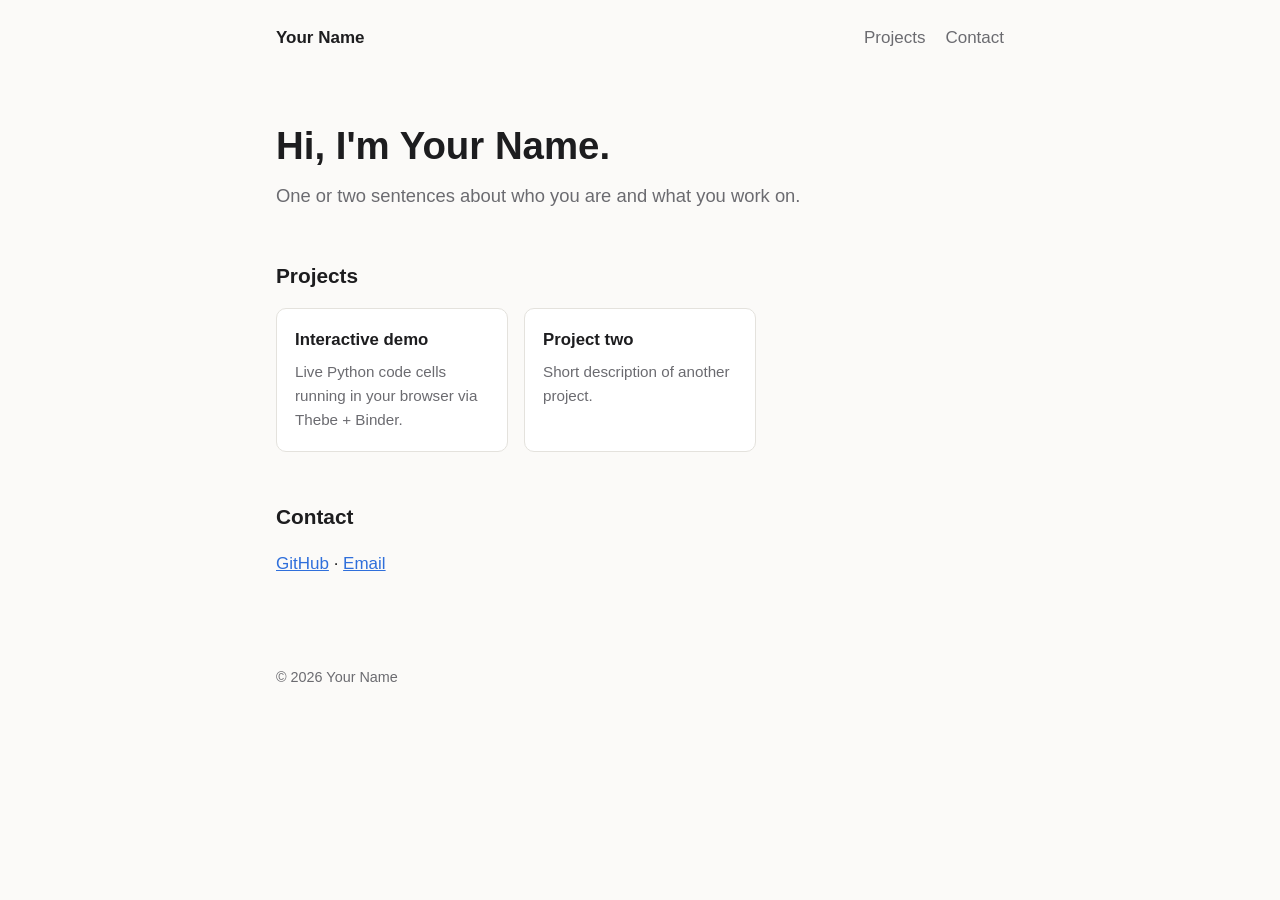
==== index.html @ e84a7592 "Set GitHub username Co-Authored-By: Claude Opus 5.5 <noreply@anthropic.com>" ====
<!doctype html>
<html lang="en">
<head>
  <meta charset="utf-8">
  <meta name="viewport" content="width=device-width, initial-scale=1">
  <title>Your Name</title>
  <link rel="stylesheet" href="css/style.css">
</head>
<body>
  <div class="wrap">
    <nav>
      <a class="name" href="./">Your Name</a>
      <ul>
        <li><a href="#projects">Projects</a></li>
        <li><a href="#contact">Contact</a></li>
      </ul>
    </nav>

    <header class="hero">
      <h1>Hi, I'm Your Name.</h1>
      <p>One or two sentences about who you are and what you work on.</p>
    </header>

    <section id="projects">
      <h2>Projects</h2>
      <div class="cards">
        <a class="card" href="notebooks/demo.html">
          <h3>Interactive demo</h3>
          <p>Live Python code cells running in your browser via Thebe + Binder.</p>
        </a>
        <a class="card" href="#">
          <h3>Project two</h3>
          <p>Short description of another project.</p>
        </a>
      </div>
    </section>

    <section id="contact">
      <h2>Contact</h2>
      <p>
        <a href="https://github.com/josephjeon30">GitHub</a> ·
        <a href="mailto:you@example.com">Email</a>
      </p>
    </section>

    <footer>© 2026 Your Name</footer>
  </div>
</body>
</html>
---- css/style.css ----
:root {
  --bg: #fbfaf8;
  --fg: #1d1d1f;
  --muted: #6b6b70;
  --accent: #2f6fdb;
  --card: #ffffff;
  --border: #e4e2dd;
  --code-bg: #f3f2ef;
}
@media (prefers-color-scheme: dark) {
  :root {
    --bg: #141416;
    --fg: #ececee;
    --muted: #9a9aa2;
    --accent: #7aa7ff;
    --card: #1c1c1f;
    --border: #2c2c31;
    --code-bg: #202024;
  }
}

* { box-sizing: border-box; }

body {
  margin: 0;
  background: var(--bg);
  color: var(--fg);
  font: 17px/1.6 -apple-system, BlinkMacSystemFont, "Segoe UI", Roboto, sans-serif;
}

.wrap {
  max-width: 760px;
  margin: 0 auto;
  padding: 0 16px;
}

nav {
  display: flex;
  justify-content: space-between;
  align-items: center;
  padding: 24px 0;
}
nav .name { font-weight: 600; color: var(--fg); text-decoration: none; }
nav ul { list-style: none; display: flex; gap: 20px; margin: 0; padding: 0; }
nav a { color: var(--muted); text-decoration: none; }
nav a:hover { color: var(--accent); }

a { color: var(--accent); }

header.hero { padding: 48px 0 24px; }
header.hero h1 { font-size: 2.4rem; line-height: 1.2; margin: 0 0 12px; }
header.hero p { color: var(--muted); font-size: 1.15rem; margin: 0; }

section { padding: 24px 0; }
section h2 { font-size: 1.3rem; margin: 0 0 16px; }

.cards { display: grid; gap: 16px; grid-template-columns: repeat(auto-fill, minmax(220px, 1fr)); }
.card {
  background: var(--card);
  border: 1px solid var(--border);
  border-radius: 10px;
  padding: 18px;
  text-decoration: none;
  color: var(--fg);
  display: block;
}
.card:hover { border-color: var(--accent); }
.card h3 { margin: 0 0 6px; font-size: 1.05rem; }
.card p { margin: 0; color: var(--muted); font-size: 0.95rem; }

pre, code { font-family: ui-monospace, SFMono-Regular, Menlo, monospace; font-size: 0.9rem; }
pre { background: var(--code-bg); padding: 14px; border-radius: 8px; overflow-x: auto; }

button.run-btn {
  background: var(--accent);
  color: #fff;
  border: 0;
  border-radius: 6px;
  padding: 8px 14px;
  font-size: 0.95rem;
  cursor: pointer;
}
#thebe-status { color: var(--muted); margin-left: 10px; font-size: 0.9rem; }

footer { padding: 48px 0; color: var(--muted); font-size: 0.9rem; }
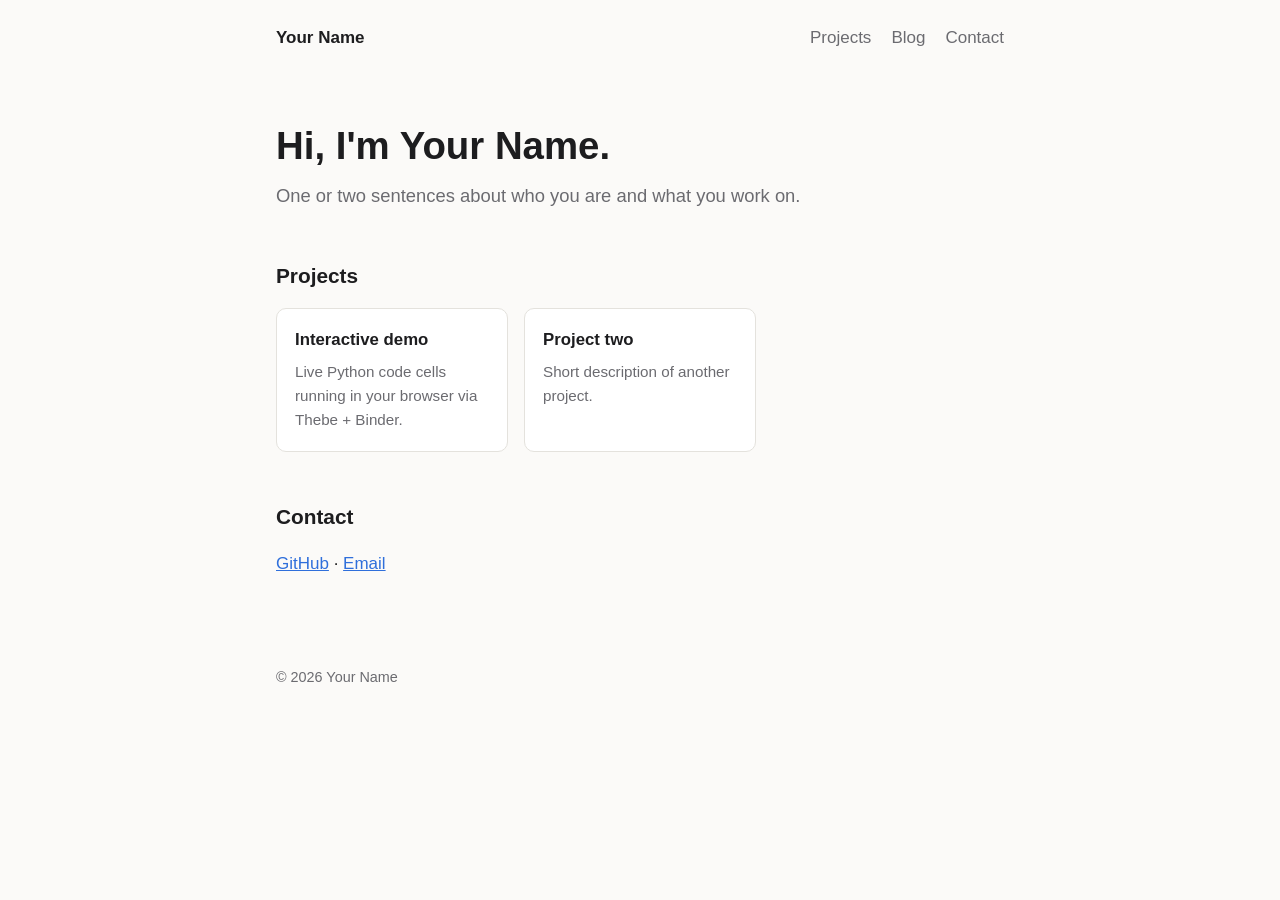
==== commit 350ba361: "Add blog with runnable Python cells and a password-locked post editor Posts are Markdown in blog/pos" ====
--- a/index.html
+++ b/index.html
@@ -12,6 +12,7 @@
       <a class="name" href="./">Your Name</a>
       <ul>
         <li><a href="#projects">Projects</a></li>
+        <li><a href="blog/">Blog</a></li>
         <li><a href="#contact">Contact</a></li>
       </ul>
     </nav>
--- a/css/style.css
+++ b/css/style.css
@@ -83,3 +83,95 @@
 #thebe-status { color: var(--muted); margin-left: 10px; font-size: 0.9rem; }
 
 footer { padding: 48px 0; color: var(--muted); font-size: 0.9rem; }
+
+/* Runnable Python cells (js/pycells.js) */
+#py-status { color: var(--muted); margin-left: 10px; font-size: 0.9rem; }
+.py-cell { border: 1px solid var(--border); border-radius: 8px; overflow: hidden; background: var(--code-bg); }
+.py-cell.py-running { border-color: var(--accent); }
+.py-cell textarea {
+  width: 100%; border: 0; padding: 12px; resize: vertical;
+  background: var(--code-bg); color: var(--fg);
+  font: 0.9rem/1.5 ui-monospace, SFMono-Regular, Menlo, monospace;
+}
+.py-cell .CodeMirror { height: auto; background: var(--code-bg); color: var(--fg); font-size: 0.9rem; padding: 6px 0; }
+.py-cell .CodeMirror-gutters { background: var(--code-bg); border-right: 1px solid var(--border); }
+.py-cell .CodeMirror-linenumber { color: var(--muted); }
+.py-cell .CodeMirror-cursor { border-left-color: var(--fg); }
+.py-bar { display: flex; gap: 8px; padding: 6px 8px; border-top: 1px solid var(--border); }
+.py-run {
+  background: var(--card); color: var(--fg); border: 1px solid var(--border);
+  border-radius: 5px; padding: 3px 12px; font-size: 0.85rem; cursor: pointer;
+}
+.py-run:hover:not(:disabled) { border-color: var(--accent); color: var(--accent); }
+.py-run:disabled { opacity: 0.5; cursor: wait; }
+.py-output:empty { display: none; }
+.py-output { border-top: 1px solid var(--border); padding: 10px 12px; background: var(--card); }
+.py-output pre { margin: 0; padding: 0; background: none; white-space: pre-wrap; color: var(--fg); }
+.py-output pre.py-stderr { color: #d73a49; }
+.py-output img { display: block; max-width: 100%; height: auto; margin: 6px 0; background: #fff; border-radius: 6px; }
+@media (prefers-color-scheme: dark) {
+  .py-output pre.py-stderr { color: #ff7b72; }
+  .py-cell .cm-s-default .cm-keyword { color: #c792ea; }
+  .py-cell .cm-s-default .cm-string { color: #c3e88d; }
+  .py-cell .cm-s-default .cm-number { color: #f78c6c; }
+  .py-cell .cm-s-default .cm-def, .py-cell .cm-s-default .cm-variable { color: var(--fg); }
+  .py-cell .cm-s-default .cm-builtin { color: #82aaff; }
+  .py-cell .cm-s-default .cm-comment { color: #7f848e; }
+  .py-cell .cm-s-default .cm-operator, .py-cell .cm-s-default .cm-property { color: #89ddff; }
+  .py-cell .cm-s-default .cm-variable-2 { color: #f07178; }
+}
+
+/* Blog */
+.muted { color: var(--muted); }
+.small { font-size: 0.85rem; }
+.post-list { list-style: none; padding: 0; margin: 0; }
+.post-list li { padding: 16px 0; border-bottom: 1px solid var(--border); }
+.post-list li a { font-size: 1.15rem; font-weight: 600; text-decoration: none; }
+.post-list li p { margin: 6px 0 0; color: var(--muted); }
+.post-meta { color: var(--muted); font-size: 0.9rem; margin-top: 2px; }
+.post-header { padding: 32px 0 8px; }
+.post-header h1 { font-size: 2.1rem; line-height: 1.2; margin: 0 0 6px; }
+.post-tools { margin: 16px 0; }
+.post-body { overflow-wrap: break-word; }
+.post-body img { max-width: 100%; }
+.post-body .py-cell { margin: 16px 0; }
+.post-body h2, .post-body h3 { margin-top: 1.6em; }
+.post-body blockquote { margin: 0; padding-left: 14px; border-left: 3px solid var(--border); color: var(--muted); }
+.post-body code { background: var(--code-bg); padding: 1px 5px; border-radius: 4px; }
+.post-body pre code { padding: 0; background: none; }
+
+/* Editor */
+.wrap.wide { max-width: 1200px; }
+.panel { max-width: 520px; margin: 32px auto; }
+.panel h1 { margin-top: 0; }
+.form, #editor { display: flex; flex-direction: column; gap: 12px; }
+label { display: flex; flex-direction: column; gap: 4px; font-size: 0.95rem; }
+input[type=text], input[type=password], select, #editor textarea {
+  font: inherit; color: var(--fg); background: var(--card);
+  border: 1px solid var(--border); border-radius: 6px; padding: 8px 10px;
+}
+input:focus, select:focus, textarea:focus { outline: 2px solid var(--accent); outline-offset: -1px; }
+.form .run-btn { align-self: flex-start; }
+.form-msg { margin: 0; min-height: 1.4em; font-size: 0.9rem; color: var(--muted); }
+.form-msg.error { color: #d73a49; }
+.link-btn { background: none; border: 0; padding: 0; color: var(--accent); font: inherit; cursor: pointer; text-decoration: underline; }
+nav .link-btn { color: var(--muted); text-decoration: none; }
+.editor-top { display: flex; align-items: flex-end; gap: 12px; }
+.editor-top .grow { flex: 1; }
+.editor-grid { display: grid; grid-template-columns: 1fr 1fr; gap: 16px; }
+.editor-grid > div { min-width: 0; }
+.toolbar { display: flex; align-items: center; gap: 10px; min-height: 34px; margin-bottom: 6px; flex-wrap: wrap; }
+#editor textarea#body {
+  width: 100%; min-height: 60vh; resize: vertical;
+  font: 0.9rem/1.55 ui-monospace, SFMono-Regular, Menlo, monospace;
+}
+.preview { border: 1px solid var(--border); border-radius: 6px; padding: 4px 16px; min-height: 60vh; background: var(--card); }
+.publish-bar { display: flex; align-items: center; gap: 12px; padding: 8px 0 48px; }
+.run-btn:disabled { opacity: 0.6; cursor: wait; }
+@media (max-width: 800px) {
+  .editor-grid { grid-template-columns: 1fr; }
+  #editor textarea#body, .preview { min-height: 40vh; }
+}
+@media (prefers-color-scheme: dark) {
+  .form-msg.error { color: #ff7b72; }
+}
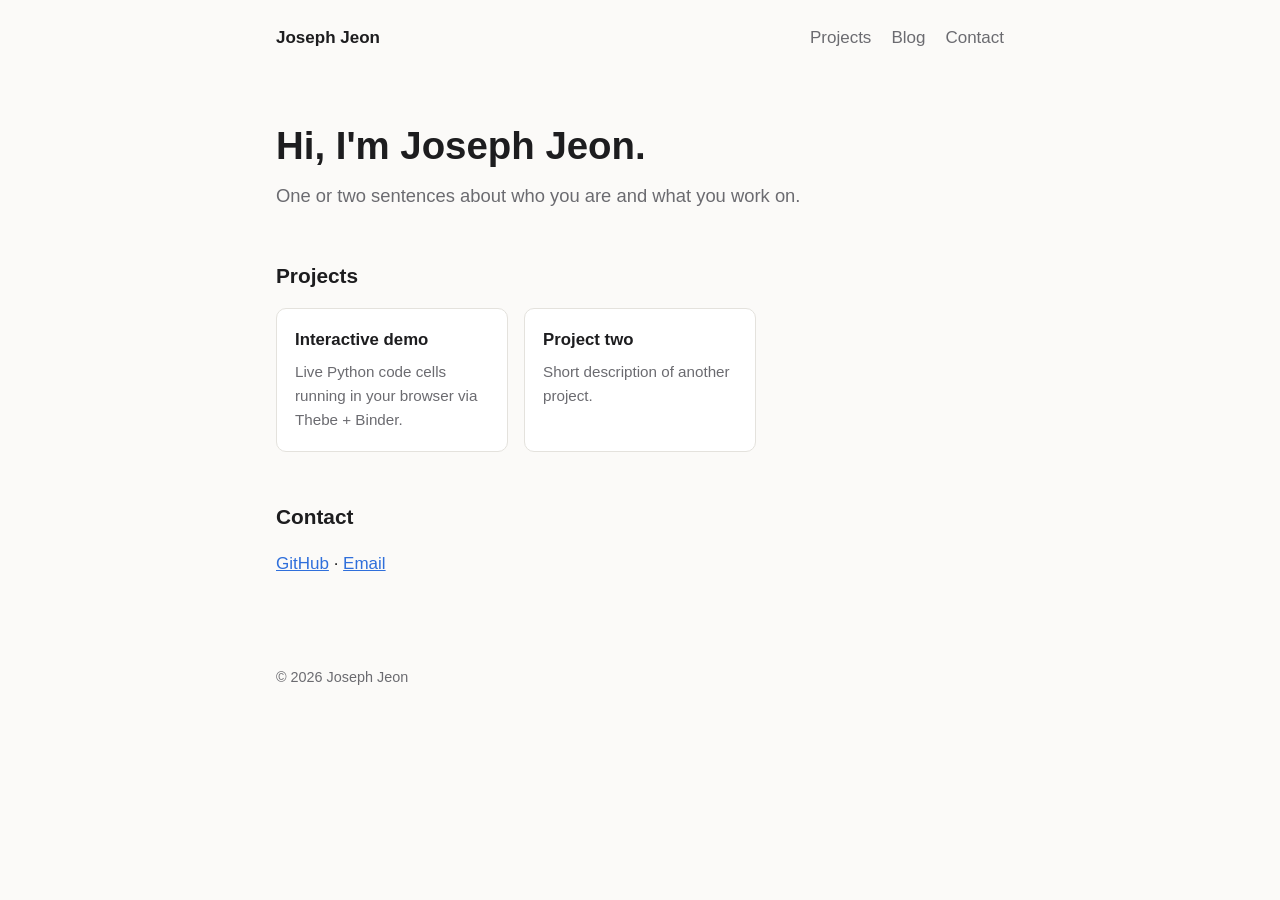
==== commit 69aa40f4: "Use real name: Joseph Jeon Co-Authored-By: Claude Opus 5.5 <noreply@anthropic.com>" ====
--- a/index.html
+++ b/index.html
@@ -3,13 +3,13 @@
 <head>
   <meta charset="utf-8">
   <meta name="viewport" content="width=device-width, initial-scale=1">
-  <title>Your Name</title>
+  <title>Joseph Jeon</title>
   <link rel="stylesheet" href="css/style.css">
 </head>
 <body>
   <div class="wrap">
     <nav>
-      <a class="name" href="./">Your Name</a>
+      <a class="name" href="./">Joseph Jeon</a>
       <ul>
         <li><a href="#projects">Projects</a></li>
         <li><a href="blog/">Blog</a></li>
@@ -18,7 +18,7 @@
     </nav>
 
     <header class="hero">
-      <h1>Hi, I'm Your Name.</h1>
+      <h1>Hi, I'm Joseph Jeon.</h1>
       <p>One or two sentences about who you are and what you work on.</p>
     </header>
 
@@ -44,7 +44,7 @@
       </p>
     </section>
 
-    <footer>© 2026 Your Name</footer>
+    <footer>© 2026 Joseph Jeon</footer>
   </div>
 </body>
 </html>
--- a/css/style.css
+++ b/css/style.css
@@ -71,7 +71,7 @@
 pre, code { font-family: ui-monospace, SFMono-Regular, Menlo, monospace; font-size: 0.9rem; }
 pre { background: var(--code-bg); padding: 14px; border-radius: 8px; overflow-x: auto; }
 
-button.run-btn {
+.run-btn {
   background: var(--accent);
   color: #fff;
   border: 0;
@@ -144,9 +144,9 @@
 .wrap.wide { max-width: 1200px; }
 .panel { max-width: 520px; margin: 32px auto; }
 .panel h1 { margin-top: 0; }
-.form, #editor { display: flex; flex-direction: column; gap: 12px; }
+.form, .editor { display: flex; flex-direction: column; gap: 12px; }
 label { display: flex; flex-direction: column; gap: 4px; font-size: 0.95rem; }
-input[type=text], input[type=password], select, #editor textarea {
+input[type=text], input[type=password], select, .editor textarea {
   font: inherit; color: var(--fg); background: var(--card);
   border: 1px solid var(--border); border-radius: 6px; padding: 8px 10px;
 }
@@ -161,7 +161,7 @@
 .editor-grid { display: grid; grid-template-columns: 1fr 1fr; gap: 16px; }
 .editor-grid > div { min-width: 0; }
 .toolbar { display: flex; align-items: center; gap: 10px; min-height: 34px; margin-bottom: 6px; flex-wrap: wrap; }
-#editor textarea#body {
+.editor textarea#body {
   width: 100%; min-height: 60vh; resize: vertical;
   font: 0.9rem/1.55 ui-monospace, SFMono-Regular, Menlo, monospace;
 }
@@ -170,8 +170,31 @@
 .run-btn:disabled { opacity: 0.6; cursor: wait; }
 @media (max-width: 800px) {
   .editor-grid { grid-template-columns: 1fr; }
-  #editor textarea#body, .preview { min-height: 40vh; }
+  .editor textarea#body, .preview { min-height: 40vh; }
 }
 @media (prefers-color-scheme: dark) {
   .form-msg.error { color: #ff7b72; }
 }
+
+/* Manage posts */
+.manage-head { display: flex; align-items: center; justify-content: space-between; gap: 12px; padding-top: 16px; }
+.manage-head h1 { margin: 0; }
+.as-link { display: inline-block; text-decoration: none; }
+a.run-btn.as-link { color: #fff; }
+#search {
+  width: 100%; margin-top: 16px; font: inherit; color: var(--fg); background: var(--card);
+  border: 1px solid var(--border); border-radius: 6px; padding: 8px 10px;
+}
+.manage-list { list-style: none; padding: 0; margin: 0 0 48px; }
+.manage-item { display: flex; gap: 16px; align-items: center; padding: 14px 0; border-bottom: 1px solid var(--border); }
+.manage-info { flex: 1; min-width: 0; }
+.manage-title { font-weight: 600; }
+.manage-summary { color: var(--muted); font-size: 0.9rem; margin-top: 2px; }
+.manage-info .post-meta { overflow-wrap: anywhere; }
+.manage-actions { display: flex; gap: 6px; flex-shrink: 0; }
+.py-run.danger:hover:not(:disabled) { border-color: #d73a49; color: #d73a49; }
+@media (max-width: 560px) {
+  .manage-item { flex-direction: column; align-items: flex-start; gap: 8px; }
+}
+.editor textarea#body.dragging { outline: 2px dashed var(--accent); outline-offset: -2px; }
+.post-body p img { display: block; margin: 16px auto; border-radius: 6px; height: auto; }
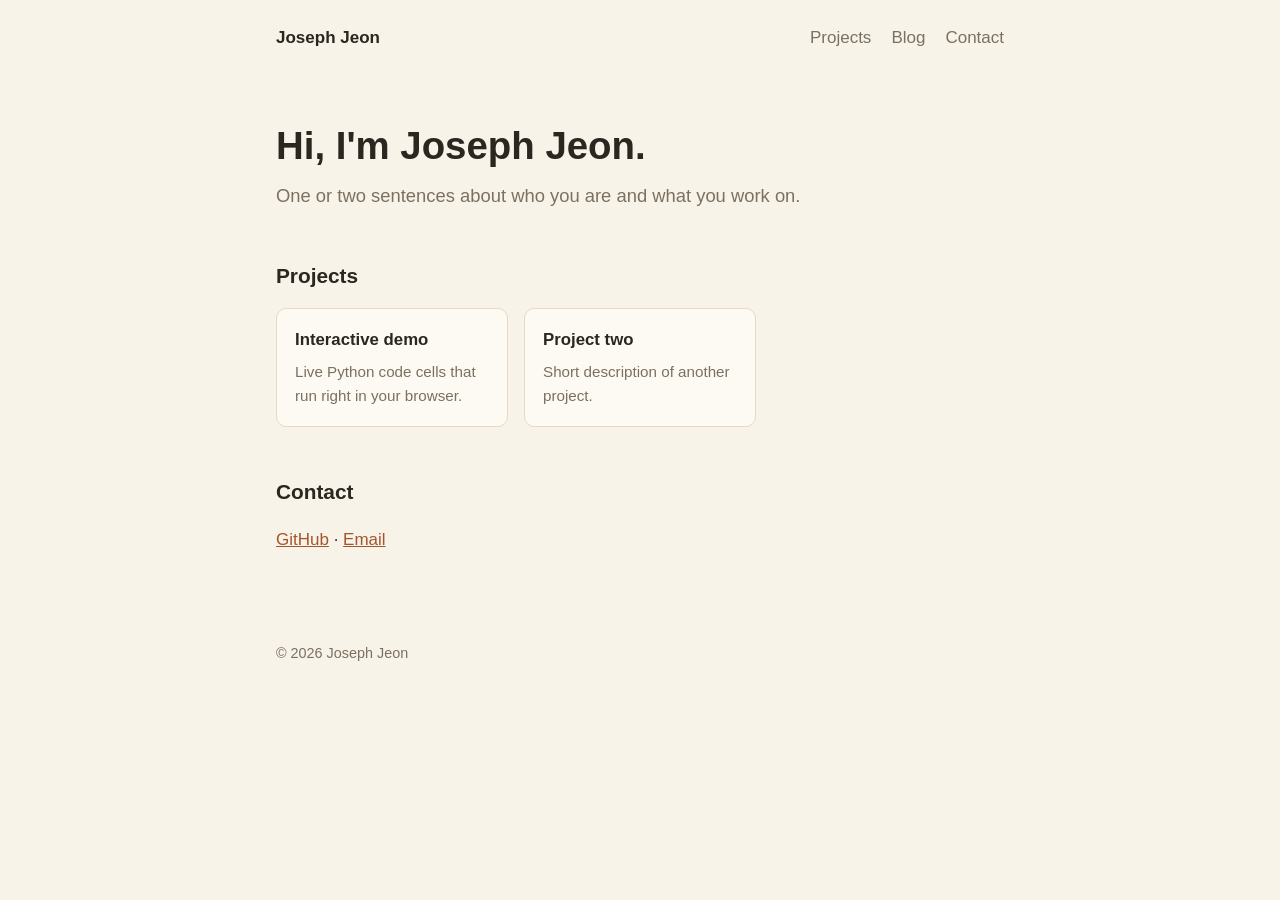
==== commit 7e2eef70: "Fix stale demo card description Co-Authored-By: Claude Opus 5.5 <noreply@anthropic.com>" ====
--- a/index.html
+++ b/index.html
@@ -27,7 +27,7 @@
       <div class="cards">
         <a class="card" href="notebooks/demo.html">
           <h3>Interactive demo</h3>
-          <p>Live Python code cells running in your browser via Thebe + Binder.</p>
+          <p>Live Python code cells that run right in your browser.</p>
         </a>
         <a class="card" href="#">
           <h3>Project two</h3>
--- a/css/style.css
+++ b/css/style.css
@@ -1,25 +1,19 @@
 :root {
-  --bg: #fbfaf8;
-  --fg: #1d1d1f;
-  --muted: #6b6b70;
-  --accent: #2f6fdb;
-  --card: #ffffff;
-  --border: #e4e2dd;
-  --code-bg: #f3f2ef;
-}
-@media (prefers-color-scheme: dark) {
-  :root {
-    --bg: #141416;
-    --fg: #ececee;
-    --muted: #9a9aa2;
-    --accent: #7aa7ff;
-    --card: #1c1c1f;
-    --border: #2c2c31;
-    --code-bg: #202024;
-  }
+  /* Light beige theme */
+  --bg: #f8f3e8;
+  --fg: #2b2620;
+  --muted: #7b7061;
+  --accent: #a4552b;
+  --card: #fdfaf3;
+  --border: #e4dac6;
+  --code-bg: #f0e9d9;
+  color-scheme: light;
 }
 
 * { box-sizing: border-box; }
+
+/* Images are centered by default everywhere */
+img { display: block; max-width: 100%; height: auto; margin-left: auto; margin-right: auto; }
 
 body {
   margin: 0;
@@ -80,7 +74,6 @@
   font-size: 0.95rem;
   cursor: pointer;
 }
-#thebe-status { color: var(--muted); margin-left: 10px; font-size: 0.9rem; }
 
 footer { padding: 48px 0; color: var(--muted); font-size: 0.9rem; }
 
@@ -108,18 +101,7 @@
 .py-output { border-top: 1px solid var(--border); padding: 10px 12px; background: var(--card); }
 .py-output pre { margin: 0; padding: 0; background: none; white-space: pre-wrap; color: var(--fg); }
 .py-output pre.py-stderr { color: #d73a49; }
-.py-output img { display: block; max-width: 100%; height: auto; margin: 6px 0; background: #fff; border-radius: 6px; }
-@media (prefers-color-scheme: dark) {
-  .py-output pre.py-stderr { color: #ff7b72; }
-  .py-cell .cm-s-default .cm-keyword { color: #c792ea; }
-  .py-cell .cm-s-default .cm-string { color: #c3e88d; }
-  .py-cell .cm-s-default .cm-number { color: #f78c6c; }
-  .py-cell .cm-s-default .cm-def, .py-cell .cm-s-default .cm-variable { color: var(--fg); }
-  .py-cell .cm-s-default .cm-builtin { color: #82aaff; }
-  .py-cell .cm-s-default .cm-comment { color: #7f848e; }
-  .py-cell .cm-s-default .cm-operator, .py-cell .cm-s-default .cm-property { color: #89ddff; }
-  .py-cell .cm-s-default .cm-variable-2 { color: #f07178; }
-}
+.py-output img { margin-top: 6px; margin-bottom: 6px; background: #fff; border-radius: 6px; }
 
 /* Blog */
 .muted { color: var(--muted); }
@@ -133,7 +115,6 @@
 .post-header h1 { font-size: 2.1rem; line-height: 1.2; margin: 0 0 6px; }
 .post-tools { margin: 16px 0; }
 .post-body { overflow-wrap: break-word; }
-.post-body img { max-width: 100%; }
 .post-body .py-cell { margin: 16px 0; }
 .post-body h2, .post-body h3 { margin-top: 1.6em; }
 .post-body blockquote { margin: 0; padding-left: 14px; border-left: 3px solid var(--border); color: var(--muted); }
@@ -172,9 +153,6 @@
   .editor-grid { grid-template-columns: 1fr; }
   .editor textarea#body, .preview { min-height: 40vh; }
 }
-@media (prefers-color-scheme: dark) {
-  .form-msg.error { color: #ff7b72; }
-}
 
 /* Manage posts */
 .manage-head { display: flex; align-items: center; justify-content: space-between; gap: 12px; padding-top: 16px; }
@@ -197,4 +175,4 @@
   .manage-item { flex-direction: column; align-items: flex-start; gap: 8px; }
 }
 .editor textarea#body.dragging { outline: 2px dashed var(--accent); outline-offset: -2px; }
-.post-body p img { display: block; margin: 16px auto; border-radius: 6px; height: auto; }
+.post-body p img { margin-top: 16px; margin-bottom: 16px; border-radius: 6px; }
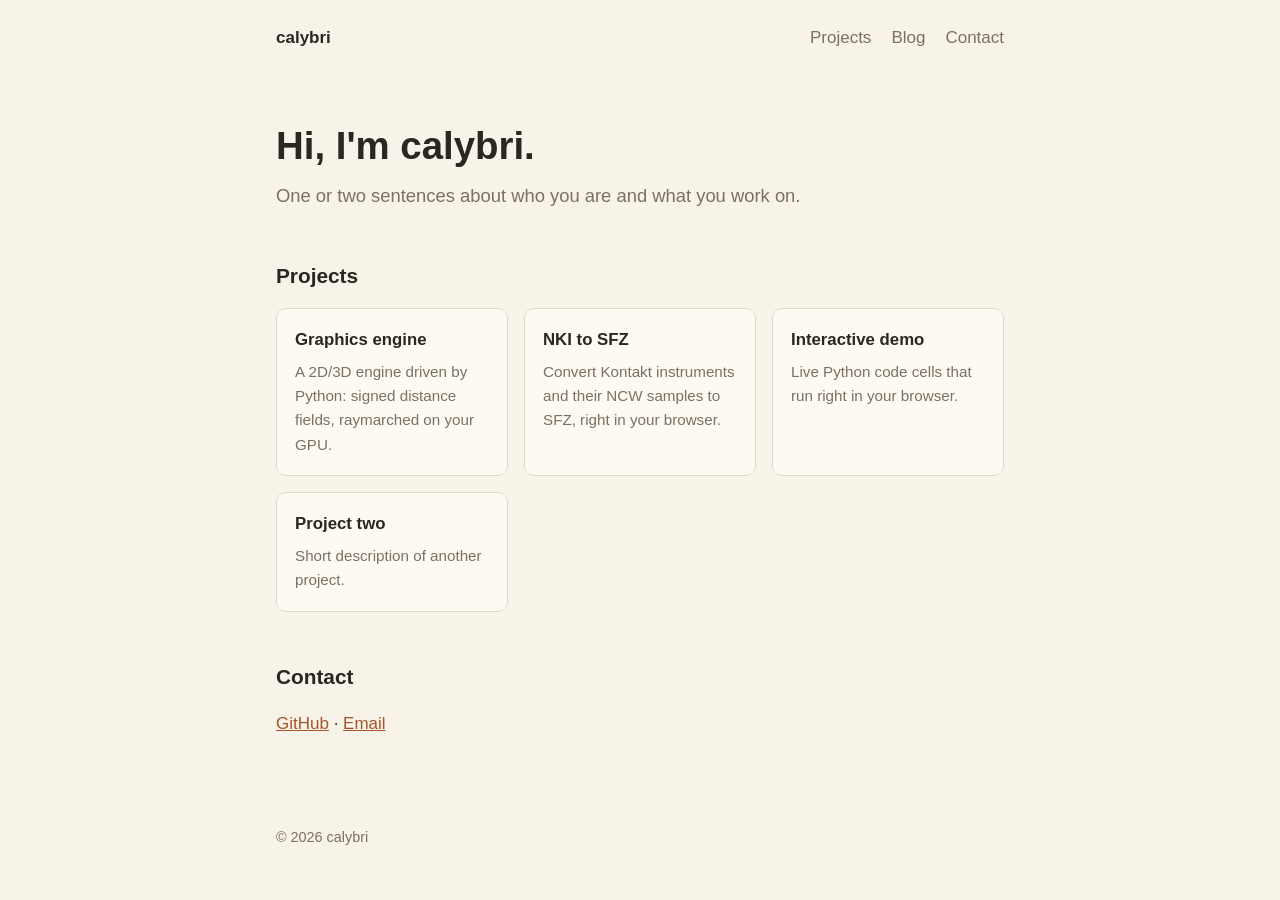
==== commit 4b6e61e3: "Rename site author to calybri Co-Authored-By: Claude Opus 5.5 <noreply@anthropic.com>" ====
--- a/index.html
+++ b/index.html
@@ -3,48 +3,40 @@
 <head>
   <meta charset="utf-8">
   <meta name="viewport" content="width=device-width, initial-scale=1">
-  <title>Joseph Jeon</title>
+  <title>calybri</title>
   <link rel="stylesheet" href="css/style.css">
+  <script src="js/projects.js"></script>
 </head>
 <body>
   <div class="wrap">
     <nav>
-      <a class="name" href="./">Joseph Jeon</a>
+      <a class="name" href="./">calybri</a>
       <ul>
-        <li><a href="#projects">Projects</a></li>
+        <li><a href="projects/">Projects</a></li>
         <li><a href="blog/">Blog</a></li>
         <li><a href="#contact">Contact</a></li>
       </ul>
     </nav>
 
     <header class="hero">
-      <h1>Hi, I'm Joseph Jeon.</h1>
+      <h1>Hi, I'm calybri.</h1>
       <p>One or two sentences about who you are and what you work on.</p>
     </header>
 
     <section id="projects">
       <h2>Projects</h2>
-      <div class="cards">
-        <a class="card" href="notebooks/demo.html">
-          <h3>Interactive demo</h3>
-          <p>Live Python code cells that run right in your browser.</p>
-        </a>
-        <a class="card" href="#">
-          <h3>Project two</h3>
-          <p>Short description of another project.</p>
-        </a>
-      </div>
+      <div class="cards" data-project-cards></div>
     </section>
 
     <section id="contact">
       <h2>Contact</h2>
       <p>
         <a href="https://github.com/josephjeon30">GitHub</a> ·
-        <a href="mailto:you@example.com">Email</a>
+        <a href="mailto:jeonjoseph2005@gmail.com">Email</a>
       </p>
     </section>
 
-    <footer>© 2026 Joseph Jeon</footer>
+    <footer>© 2026 calybri</footer>
   </div>
 </body>
 </html>
--- a/css/style.css
+++ b/css/style.css
@@ -176,3 +176,17 @@
 }
 .editor textarea#body.dragging { outline: 2px dashed var(--accent); outline-offset: -2px; }
 .post-body p img { margin-top: 16px; margin-bottom: 16px; border-radius: 6px; }
+
+/* Projects */
+.project-tag {
+  display: inline-block; padding: 0 8px; border-radius: 999px; font-size: 0.8rem;
+  background: var(--code-bg); border: 1px solid var(--border); color: var(--accent); text-decoration: none;
+}
+.project-tag:hover { border-color: var(--accent); }
+.post-list li .project-tag { font-size: 0.8rem; font-weight: 400; }
+.card-meta { margin-top: 10px; font-size: 0.8rem; color: var(--accent); }
+[data-project-posts] > h2 { margin-top: 24px; padding-top: 24px; border-top: 1px solid var(--border); }
+.manage-filters { display: flex; gap: 8px; margin-top: 16px; }
+.manage-filters #search { margin-top: 0; flex: 1; }
+.project-form { display: flex; gap: 8px; margin-top: 16px; flex-wrap: wrap; }
+.project-form input { flex: 1; min-width: 160px; }
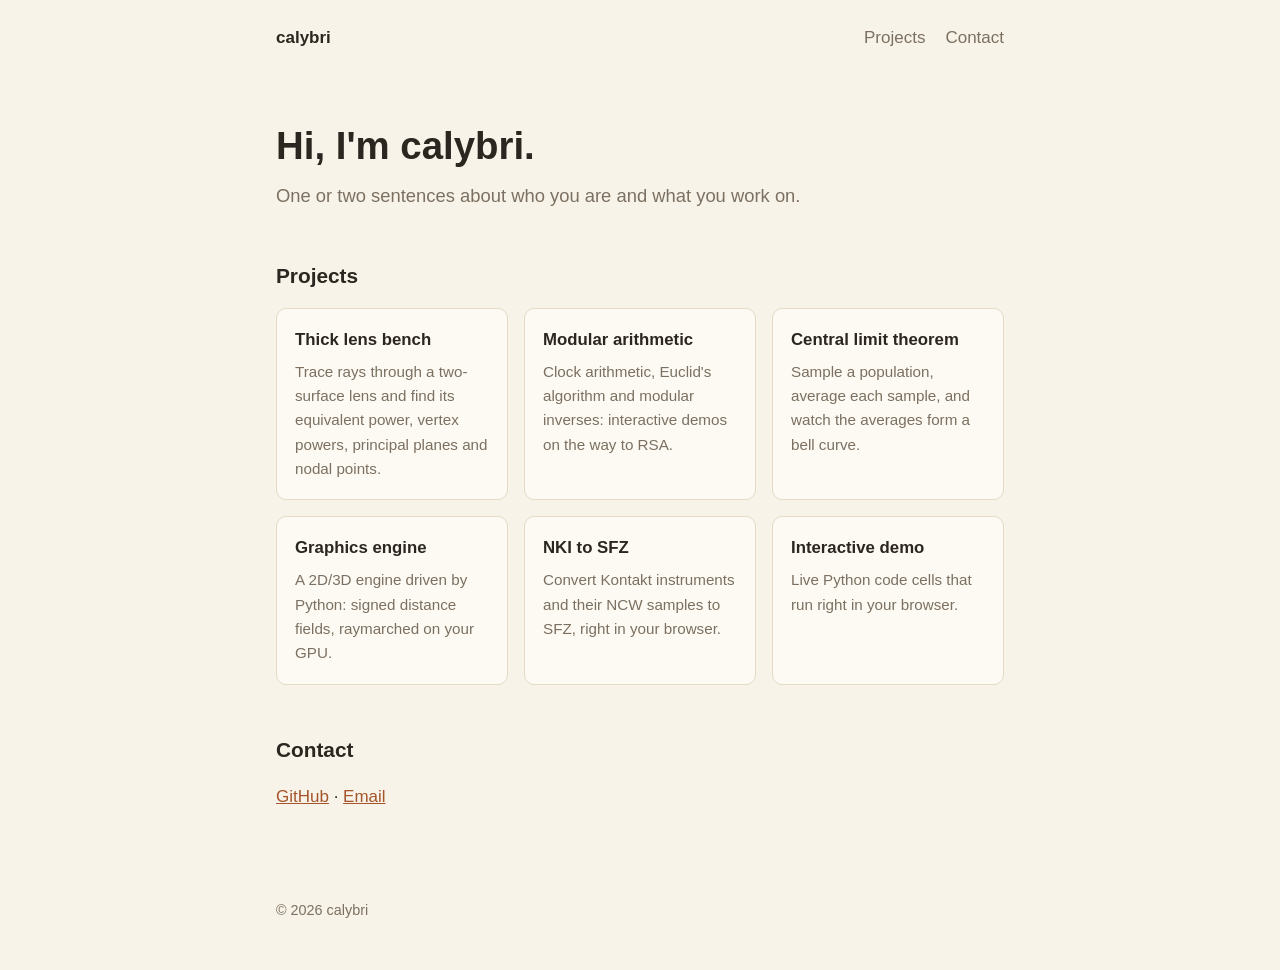
==== commit 65bc6d63: "Archive the blog: hide it from the site Removes the Blog link from the public pages' navigation and " ====
--- a/index.html
+++ b/index.html
@@ -13,7 +13,6 @@
       <a class="name" href="./">calybri</a>
       <ul>
         <li><a href="projects/">Projects</a></li>
-        <li><a href="blog/">Blog</a></li>
         <li><a href="#contact">Contact</a></li>
       </ul>
     </nav>
